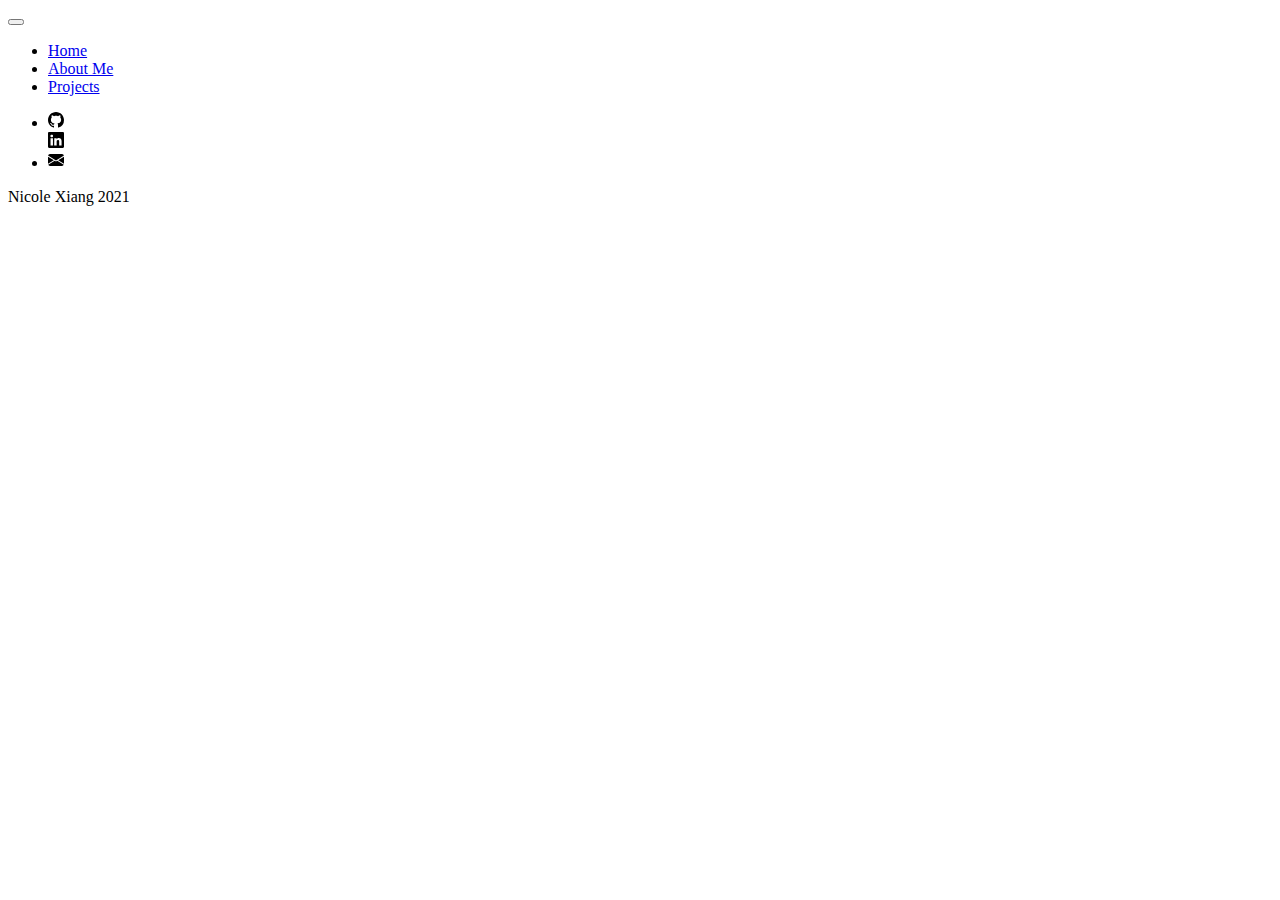
==== about.html @ aa0813d5 "Add files via upload" ====
<!DOCTYPE html>
<html lang="en">
<head>
    <!-- meta  -->
    <meta charset="UTF-8">
    <meta http-equiv="X-UA-Compatible" content="IE=edge">
    <meta name="viewport" content="width=device-width, initial-scale=1.0">
    <meta name="keywords" content="Nicole Xiang">
    <meta name="description" content="About Me - Nicole Xiang" >
    <link rel="icon" href="assets/icons/planet.png"/>

    <title>About Me</title>

    <!-- Bootstrap css, Bootstrap Icons, Google Fonts -->
    <link rel="stylesheet" href="css/bootstrap.css">
    <link rel="stylesheet" href="https://fonts.googleapis.com/css2?family=IBM+Plex+Sans&family=Raleway&display=swap">
    <link rel="stylesheet" href="css/bootstrap-icons.css">

    <!-- Custom CSS -->
    <link rel="stylesheet" href="css/main.css">

    <script scr="js/bootstrap.js"></script>
    <!-- Bootstrap js-->
    <script src="js/bootstrap.js"></script>

    
</head>
<body class="bg-light">
    <!-------------------- header -------------------->
    <header>
    <!-- nav bar -->
    <nav class="navbar navbar-expand-lg navbar-light">
        <div class="container-fluid">
          <button class="navbar-toggler" type="button" data-bs-toggle="collapse" data-bs-target="#navbarNav" aria-controls="navbarNav" aria-expanded="false" aria-label="Toggle navigation">
            <span class="navbar-toggler-icon"></span>
          </button>
          <div class="collapse navbar-collapse" id="navbarNav">
            <div class="me-auto"></div>
            <ul class="navbar-nav">
              <li class="nav-item">
                <a class="nav-link" href="index.html">Home</a>
              </li>
              <li class="nav-item">
                <a class="nav-link active" aria-current="page" href="#">About Me</a>
              </li>
              <li class="nav-item">
                <a class="nav-link" href="projects.html">Projects</a>
              </li>
            </ul>
          </div>
        </div>
      </nav>
    </header>

    <!-- contact icons -->
    <ul class="icons">
        <li class="icon">
        <a href="https://github.com/nicole-xiang" target="_blank" rel="noopener" data-toggle="tooltip"
            data-placement="bottom" title="https://github.com/nicole-xiang">
            <svg xmlns="http://www.w3.org/2000/svg" width="16" height="16" fill="black" class="bi bi-github" viewBox="0 0 16 16">
                <path d="M8 0C3.58 0 0 3.58 0 8c0 3.54 2.29 6.53 5.47 7.59.4.07.55-.17.55-.38 0-.19-.01-.82-.01-1.49-2.01.37-2.53-.49-2.69-.94-.09-.23-.48-.94-.82-1.13-.28-.15-.68-.52-.01-.53.63-.01 1.08.58 1.23.82.72 1.21 1.87.87 2.33.66.07-.52.28-.87.51-1.07-1.78-.2-3.64-.89-3.64-3.95 0-.87.31-1.59.82-2.15-.08-.2-.36-1.02.08-2.12 0 0 .67-.21 2.2.82.64-.18 1.32-.27 2-.27.68 0 1.36.09 2 .27 1.53-1.04 2.2-.82 2.2-.82.44 1.1.16 1.92.08 2.12.51.56.82 1.27.82 2.15 0 3.07-1.87 3.75-3.65 3.95.29.25.54.73.54 1.48 0 1.07-.01 1.93-.01 2.2 0 .21.15.46.55.38A8.012 8.012 0 0 0 16 8c0-4.42-3.58-8-8-8z"/>
            </svg>
        </a>
        </li>
        <liclass="icon">
        <a href="https://www.linkedin.com/in/nicolexiang/" target="_blank" rel="noopener"
            data-toggle="tooltip" data-placement="bottom" title="linkedin.com/in/nicolexiang">
            <svg xmlns="http://www.w3.org/2000/svg" width="16" height="16" fill="black" class="bi bi-linkedin" viewBox="0 0 16 16">
                <path d="M0 1.146C0 .513.526 0 1.175 0h13.65C15.474 0 16 .513 16 1.146v13.708c0 .633-.526 1.146-1.175 1.146H1.175C.526 16 0 15.487 0 14.854V1.146zm4.943 12.248V6.169H2.542v7.225h2.401zm-1.2-8.212c.837 0 1.358-.554 1.358-1.248-.015-.709-.52-1.248-1.342-1.248-.822 0-1.359.54-1.359 1.248 0 .694.521 1.248 1.327 1.248h.016zm4.908 8.212V9.359c0-.216.016-.432.08-.586.173-.431.568-.878 1.232-.878.869 0 1.216.662 1.216 1.634v3.865h2.401V9.25c0-2.22-1.184-3.252-2.764-3.252-1.274 0-1.845.7-2.165 1.193v.025h-.016a5.54 5.54 0 0 1 .016-.025V6.169h-2.4c.03.678 0 7.225 0 7.225h2.4z"/>
            </svg>
        </a>
        </li>
        <li class="icon">
            <a href="mailto:xinyixia@andrew.cmu.edu" target="_blank" rel="noopener" data-toggle="tooltip"
            data-placement="bottom" title="xinyixia@andrew.cmu.edu">
            <svg xmlns="http://www.w3.org/2000/svg" width="16" height="16" fill="black" class="bi bi-envelope-fill" viewBox="0 0 16 16">
                <path d="M.05 3.555A2 2 0 0 1 2 2h12a2 2 0 0 1 1.95 1.555L8 8.414.05 3.555zM0 4.697v7.104l5.803-3.558L0 4.697zM6.761 8.83l-6.57 4.027A2 2 0 0 0 2 14h12a2 2 0 0 0 1.808-1.144l-6.57-4.027L8 9.586l-1.239-.757zm3.436-.586L16 11.801V4.697l-5.803 3.546z"/>
              </svg>
        </a>
        </li>
    </ul>
    <footer>
        <p>Nicole Xiang 2021</p>
    </footer>
</body>
</html>
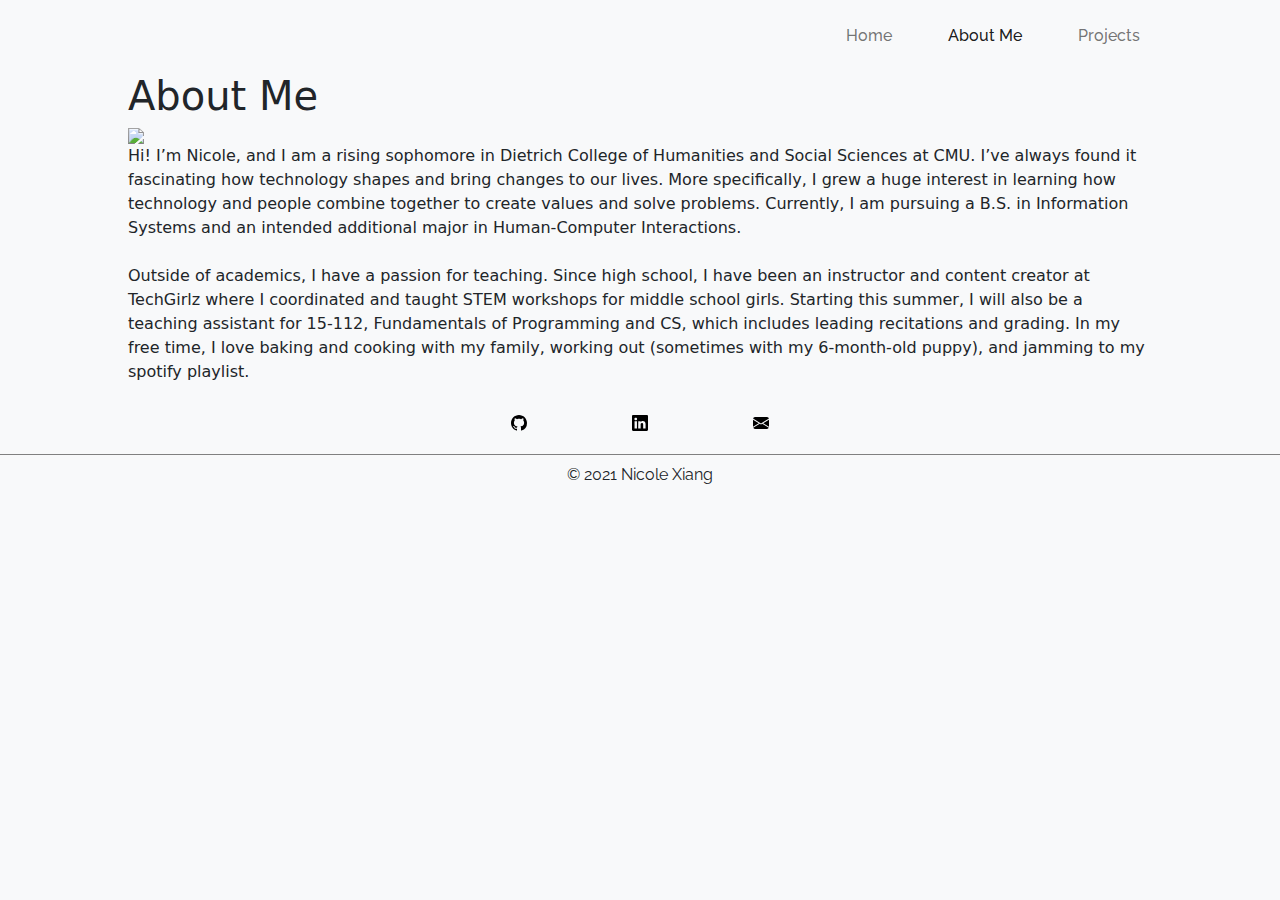
==== commit b4670f5e: "Update about.html" ====
--- a/about.html
+++ b/about.html
@@ -52,6 +52,18 @@
       </nav>
     </header>
 
+    <div class="main">
+      <div class="Page-title"><h1>About Me</h1></div>
+      <img src="assets/img/aboutMe.jpg" class="image img-rounded mx-auto d-block img-fluid" style="height: 50%;">
+      <div class="bio">
+        <p>
+          Hi! I’m Nicole, and I am a rising sophomore in Dietrich College of Humanities and Social Sciences at CMU. I’ve always found it fascinating how technology shapes and bring changes to our lives. More specifically, I grew a huge interest in learning how technology and people combine together to create values and solve problems. Currently, I am pursuing a B.S. in Information Systems and an intended additional major in Human-Computer Interactions. 
+          <br><br>
+          Outside of academics, I have a passion for teaching. Since high school, I have been an instructor and content creator at TechGirlz where I coordinated and taught STEM workshops for middle school girls. Starting this summer, I will also be a teaching assistant for 15-112, Fundamentals of Programming and CS, which includes leading recitations and grading. In my free time, I love baking and cooking with my family, working out (sometimes with my 6-month-old puppy), and jamming to my spotify playlist.  
+        </p>
+      </div>
+    </div>
+
     <!-- contact icons -->
     <ul class="icons">
         <li class="icon">
@@ -62,7 +74,7 @@
             </svg>
         </a>
         </li>
-        <liclass="icon">
+        <li class="icon">
         <a href="https://www.linkedin.com/in/nicolexiang/" target="_blank" rel="noopener"
             data-toggle="tooltip" data-placement="bottom" title="linkedin.com/in/nicolexiang">
             <svg xmlns="http://www.w3.org/2000/svg" width="16" height="16" fill="black" class="bi bi-linkedin" viewBox="0 0 16 16">
@@ -80,7 +92,7 @@
         </li>
     </ul>
     <footer>
-        <p>Nicole Xiang 2021</p>
+      <p>&copy; 2021 Nicole Xiang</p>
     </footer>
 </body>
-</html>+</html>
--- a/css/main.css
+++ b/css/main.css
@@ -0,0 +1,88 @@
+a{
+    text-decoration: none;
+    color:black;
+}
+h1 h2 {
+    font-family: 'Raleway', sans-serif;
+}
+h3 h4 p{
+    font-family: 'IBM Plex Sans', sans-serif;
+}
+.nav-item {
+    /* font-family: 'IBM Plex Sans', sans-serif; */
+    font-family: 'Raleway', sans-serif;
+    padding-right: 40px;
+    font-weight: 500;
+}
+.navbar {
+    padding: 1rem 5rem;
+}
+
+/* .navbar .navbar-link .active a{
+    color:coral;
+    text-transform:uppercase;
+} 
+.navbar-nav .navbar-link a:hover{
+    color:coral;
+} */
+.main {
+    margin:0 10%;
+}
+.main .intro .title-text{
+    padding-bottom:10px;
+    font-family: 'IBM Plex Sans', sans-serif;
+}
+.intro h1{
+    font-weight:bold;
+}
+.main .col-lg-6{
+    padding:5rem 5rem;
+}
+.main .intro h3::after{
+    content:"";
+    height:2px;
+    width:295px;
+    background:black;
+    display:inline-block;
+    margin-left: 3%;
+}
+.icons{
+    list-style: none;
+    padding:0;
+    margin:auto;
+    text-align: center;
+}
+
+.icon {
+    padding:10px 50px;
+    display:inline-block;
+}   
+footer{
+    text-align: center;
+    border-top:solid 1px gray;
+    padding:0.5rem 1rem;
+    margin-top:10px;
+    padding-bottom:0;
+    font-family: 'Raleway', sans-serif;
+}
+.gallery {
+    padding:3rem 0;
+}
+.Proj-title{
+    text-align: center;
+}
+.container h1 {
+    font-family:'Raleway', sans-serif;
+    /* font-weight:bold; */
+}
+.container h4{
+    font-family: 'IBM Plex Sans', sans-serif;
+    font-size: 20px;
+}
+.gallery .row{
+    margin:0 2rem;
+}
+.element-item{
+    padding:2rem;
+}
+
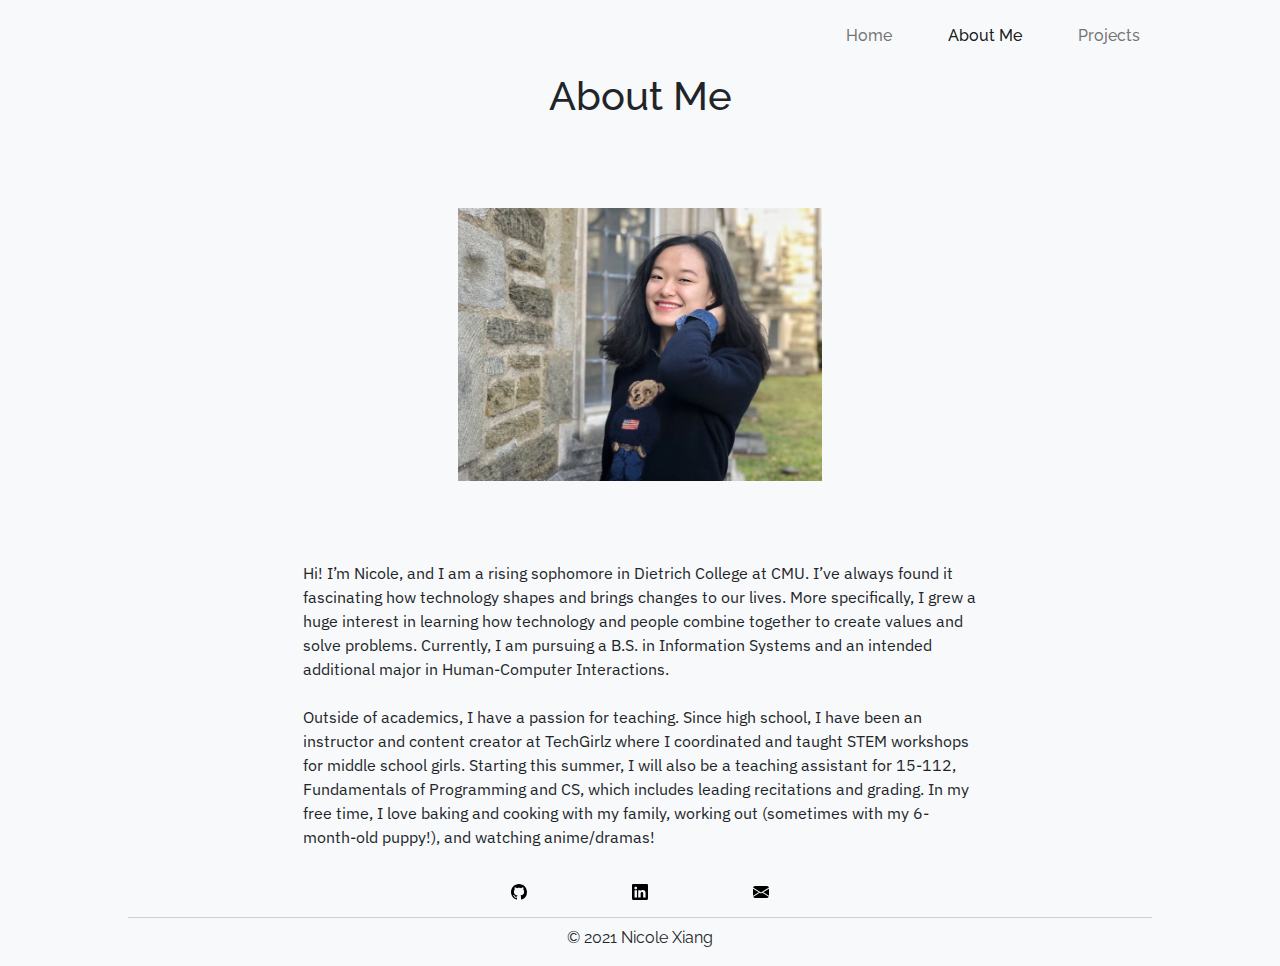
==== commit 56f999f6: "Update about.html" ====
--- a/about.html
+++ b/about.html
@@ -54,13 +54,19 @@
 
     <div class="main">
       <div class="Page-title"><h1>About Me</h1></div>
-      <img src="assets/img/aboutMe.jpg" class="image img-rounded mx-auto d-block img-fluid" style="height: 50%;">
-      <div class="bio">
-        <p>
-          Hi! I’m Nicole, and I am a rising sophomore in Dietrich College of Humanities and Social Sciences at CMU. I’ve always found it fascinating how technology shapes and bring changes to our lives. More specifically, I grew a huge interest in learning how technology and people combine together to create values and solve problems. Currently, I am pursuing a B.S. in Information Systems and an intended additional major in Human-Computer Interactions. 
-          <br><br>
-          Outside of academics, I have a passion for teaching. Since high school, I have been an instructor and content creator at TechGirlz where I coordinated and taught STEM workshops for middle school girls. Starting this summer, I will also be a teaching assistant for 15-112, Fundamentals of Programming and CS, which includes leading recitations and grading. In my free time, I love baking and cooking with my family, working out (sometimes with my 6-month-old puppy), and jamming to my spotify playlist.  
-        </p>
+      <div class="row d-flex justify-content-center">
+        <div class="about-img col-lg-6 col-md-12 align-self-center">
+            <img src="assets/img/aboutMe.jpg" alt="profile image" class="img-fluid">
+        </div>
+      </div>
+      <div class="row justify-content-center">
+        <div class="bio col-lg-8 col-md-12 align-self-center">
+          <p>
+            Hi! I’m Nicole, and I am a rising sophomore in Dietrich College at CMU. I’ve always found it fascinating how technology shapes and brings changes to our lives. More specifically, I grew a huge interest in learning how technology and people combine together to create values and solve problems. Currently, I am pursuing a B.S. in Information Systems and an intended additional major in Human-Computer Interactions. 
+            <br><br>
+            Outside of academics, I have a passion for teaching. Since high school, I have been an instructor and content creator at TechGirlz where I coordinated and taught STEM workshops for middle school girls. Starting this summer, I will also be a teaching assistant for 15-112, Fundamentals of Programming and CS, which includes leading recitations and grading. In my free time, I love baking and cooking with my family, working out (sometimes with my 6-month-old puppy!), and watching anime/dramas!  
+          </p>
+        </div>
       </div>
     </div>
 
--- a/css/main.css
+++ b/css/main.css
@@ -1,6 +1,9 @@
 a{
     text-decoration: none;
     color:black;
+}
+a:hover {
+    color:gray;
 }
 h1 h2 {
     font-family: 'Raleway', sans-serif;
@@ -15,6 +18,7 @@
     font-weight: 500;
 }
 .navbar {
+    text-decoration: none;
     padding: 1rem 5rem;
 }
 
@@ -27,6 +31,15 @@
 } */
 .main {
     margin:0 10%;
+    font-family: 'Raleway', sans-serif;
+}
+.main .image{
+    padding:2rem;
+    height:25%;
+    width:auto;
+}
+.main p{
+    font-family: 'IBM Plex Sans', sans-serif;
 }
 .main .intro .title-text{
     padding-bottom:10px;
@@ -46,11 +59,14 @@
     display:inline-block;
     margin-left: 3%;
 }
+.intro button a:hover{
+    color:antiquewhite;
+}
 .icons{
     list-style: none;
     padding:0;
-    margin:auto;
     text-align: center;
+    margin: 0.25rem auto;
 }
 
 .icon {
@@ -59,22 +75,20 @@
 }   
 footer{
     text-align: center;
-    border-top:solid 1px gray;
-    padding:0.5rem 1rem;
-    margin-top:10px;
+    border-top:solid 1px #d0cfca;
+    padding:0.5rem;
+    margin:0 10% 0 10%;
     padding-bottom:0;
     font-family: 'Raleway', sans-serif;
 }
 .gallery {
     padding:3rem 0;
 }
-.Proj-title{
+.Page-title{
     text-align: center;
+    font-family:'Raleway', sans-serif;
 }
-.container h1 {
-    font-family:'Raleway', sans-serif;
-    /* font-weight:bold; */
-}
+
 .container h4{
     font-family: 'IBM Plex Sans', sans-serif;
     font-size: 20px;
@@ -85,4 +99,43 @@
 .element-item{
     padding:2rem;
 }
+.img{
+    overflow:hidden;
+    opacity: 1;
+    position:relative;
+}
+.img:hover{
+    box-shadow: 0 4px 8px 0 rgba(0, 0, 0, 0.2), 0 6px 20px 0 rgba(0, 0, 0, 0.19);
+}
+.descrip {
+    transition: .5s ease;
+    opacity: 0;
+    position: absolute;
+    top: 50%;
+    left: 50%;
+    transform: translate(-50%, -50%);
+    -ms-transform: translate(-50%, -50%);
+    text-align: center;
+  }
 
+.img:hover img {
+    opacity: 0.3;
+  }
+.img:hover .descrip {
+    opacity: 1;
+  }
+.text {
+    color:gray;
+    font-family:'IBM Plex Sans', sans-serif;
+    background-color: #f8f9fa;
+    font-size: 16px;
+    text-align: left;
+    padding:5px;
+  }
+.img img{
+    transition:0.5s ease;
+}
+.img:hover img {
+    transform: scale(1.125);
+  }
+
